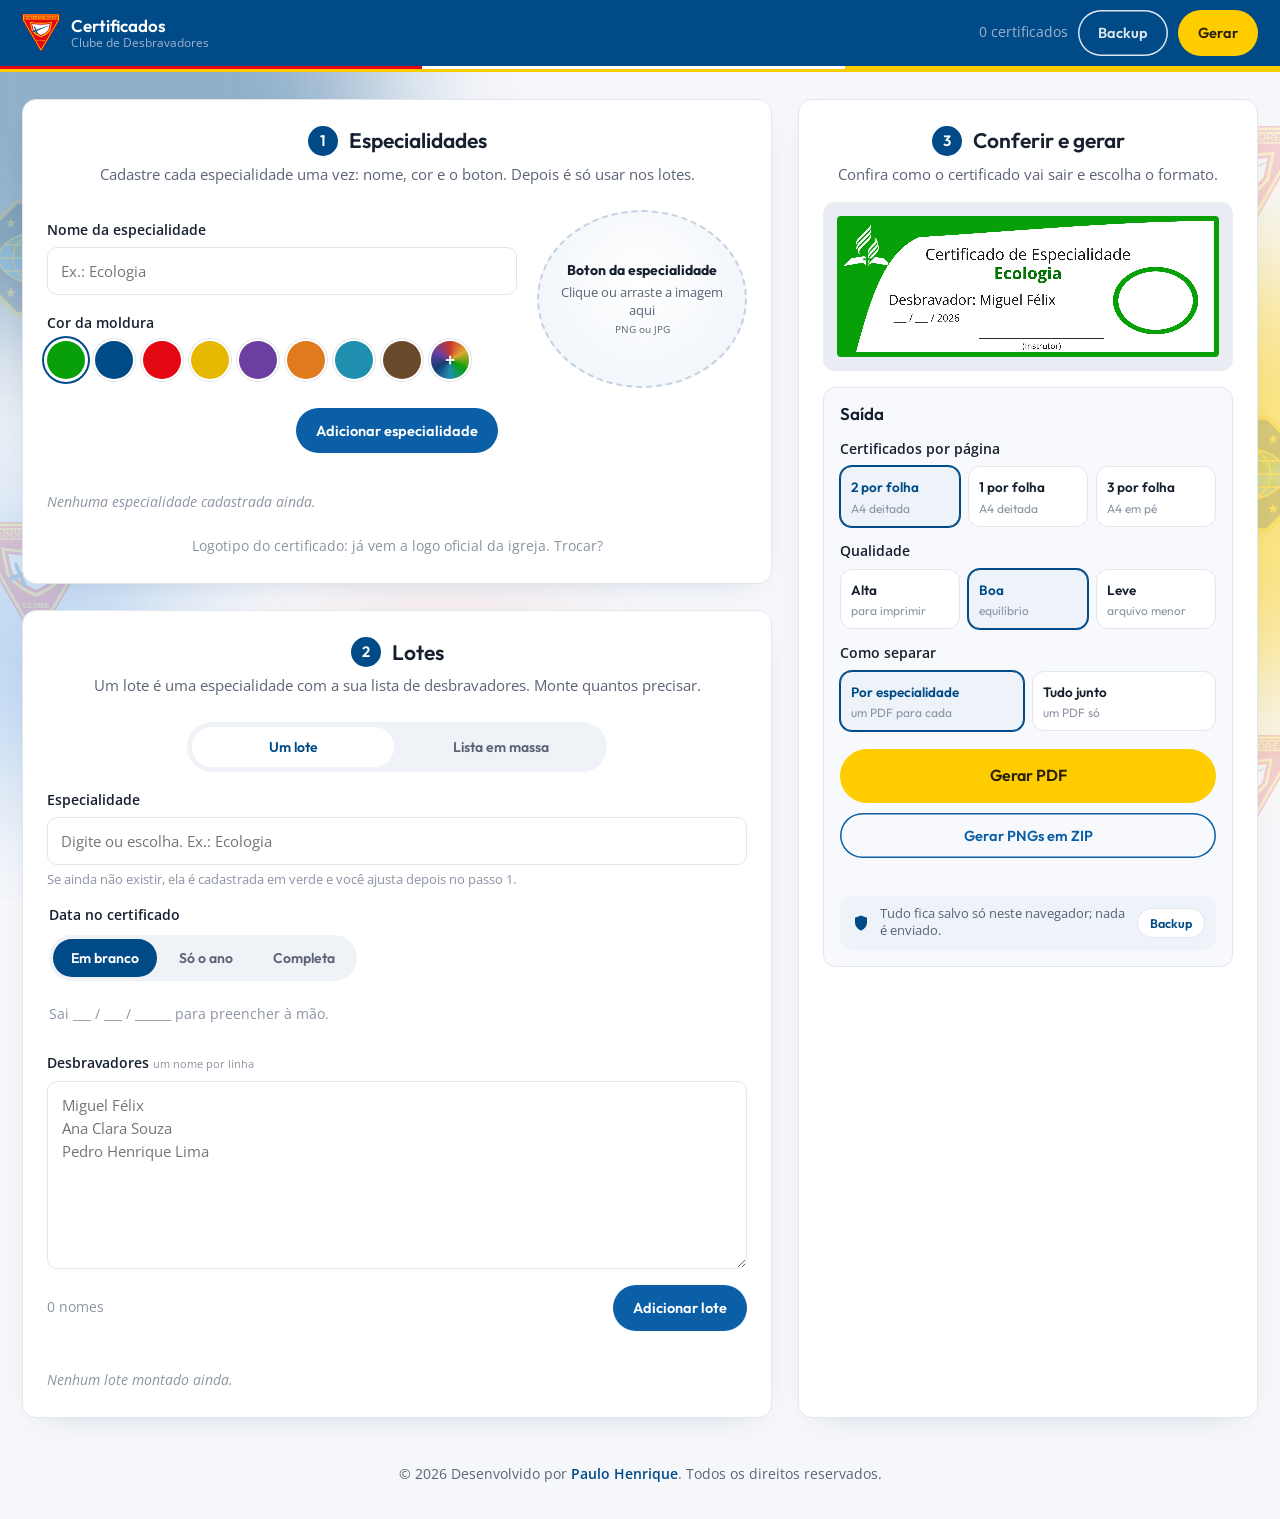
==== gerador.html @ 5784953c "Desktop: coluna Conferir e gerar com a mesma altura das outras, sem rolagem interna Co-Authored-By: " ====
<!doctype html>
<html lang="pt-BR">
<head>
<meta charset="utf-8">
<meta name="viewport" content="width=device-width, initial-scale=1">
<title>Gerador · Certificados de Especialidade</title>
<link rel="icon" href="assets/desbravadores.svg">
<meta name="description" content="Gerador de certificados de especialidade para clubes de Desbravadores. Lotes em massa, PDF e PNG.">
<link rel="preconnect" href="https://fonts.googleapis.com">
<link rel="preconnect" href="https://fonts.gstatic.com" crossorigin>
<link rel="stylesheet" href="https://fonts.googleapis.com/css2?family=Open+Sans:wght@400;600;700&family=Outfit:wght@400;500;600;700&display=swap">
<link rel="stylesheet" href="css/estilo.css?v=24">
</head>
<body>
<div class="fundo-vivo" aria-hidden="true"><i class="bolha b1"></i><i class="bolha b2"></i><i class="bolha b3"></i><i class="bolha b4"></i><img class="selo s1" src="assets/desbravadores.svg" alt=""><img class="selo s2" src="assets/desbravadores.svg" alt=""><img class="selo s3" src="assets/desbravadores.svg" alt=""><img class="selo s4" src="assets/emblema-mundo.svg" alt=""><img class="selo s5" src="assets/emblema-mundo.svg" alt=""></div>

<header class="topo">
  <div class="wrap topo-in">
    <a class="marca" href="./"><img src="assets/desbravadores.svg" alt="" width="38" height="39" class="marca-sim"><span><b>Certificados</b><small>Clube de Desbravadores</small></span></a>
    <nav class="topo-nav">
      <span class="placar" id="placar">0 certificados</span>
      <button class="bt bt-linha" id="bt-backup">Backup</button>
      <button class="bt bt-ouro" id="bt-gerar-topo">Gerar</button>
    </nav>
  </div>
</header>

<main class="wrap principal">

  <!-- ═══════════ 1 · especialidades ═══════════ -->
  <section class="bloco" id="p-especialidades">
    <div class="bloco-topo">
      <h2><span class="passo">1</span>Especialidades</h2>
      <p>Cadastre cada especialidade uma vez: nome, cor e o boton. Depois é só usar nos lotes.</p>
    </div>

    <form class="form-esp" id="form-esp">
      <div class="esp-col">
        <label class="campo">
          <span>Nome da especialidade</span>
          <input type="text" id="esp-nome" placeholder="Ex.: Ecologia" required maxlength="60">
        </label>

        <div class="campo">
          <span>Cor da moldura</span>
          <div class="cores" id="cores" role="radiogroup" aria-label="Cor da moldura">
            <button type="button" class="cor on" data-cor="#08A008" style="--c:#08A008" aria-label="Verde"></button>
            <button type="button" class="cor" data-cor="#004B87" style="--c:#004B87" aria-label="Azul"></button>
            <button type="button" class="cor" data-cor="#E30613" style="--c:#E30613" aria-label="Vermelho"></button>
            <button type="button" class="cor" data-cor="#E6B800" style="--c:#E6B800" aria-label="Dourado"></button>
            <button type="button" class="cor" data-cor="#6A3FA0" style="--c:#6A3FA0" aria-label="Roxo"></button>
            <button type="button" class="cor" data-cor="#E07A1F" style="--c:#E07A1F" aria-label="Laranja"></button>
            <button type="button" class="cor" data-cor="#1F8FB0" style="--c:#1F8FB0" aria-label="Azul-claro"></button>
            <button type="button" class="cor" data-cor="#6B4A2B" style="--c:#6B4A2B" aria-label="Marrom"></button>
            <button type="button" class="cor cor-livre" id="abrir-cor" title="Outra cor" aria-expanded="false" aria-controls="painel-cor"><span>+</span></button>
            <input type="hidden" id="esp-cor" value="#08A008">
          </div>
          <div class="painel-cor" id="painel-cor" hidden>
            <div class="pc-topo">
              <span class="pc-amostra" id="pc-amostra"></span>
              <input type="text" id="pc-hex" value="#08A008" maxlength="7" spellcheck="false" aria-label="Código da cor">
            </div>
            <label class="pc-rot">Tom<input type="range" id="pc-tom" min="0" max="359" value="120" class="pc-faixa pc-faixa-tom"></label>
            <label class="pc-rot">Intensidade<input type="range" id="pc-sat" min="20" max="100" value="90" class="pc-faixa" id-ref="sat"></label>
            <label class="pc-rot">Claridade<input type="range" id="pc-luz" min="18" max="60" value="33" class="pc-faixa"></label>
            <button type="button" class="bt bt-azul bt-p" id="pc-ok">Usar esta cor</button>
          </div>
        </div>
      </div>

      <label class="soltar" id="soltar-esp">
        <input type="file" id="esp-img" accept="image/png,image/jpeg" hidden>
        <img id="soltar-prev" alt="" hidden>
        <span class="soltar-txt" id="soltar-txt"><b>Boton da especialidade</b>Clique ou arraste a imagem aqui<br><small>PNG ou JPG</small></span>
      </label>

      <div class="form-pe">
        <button type="submit" class="bt bt-azul" id="bt-salvar-esp">Adicionar especialidade</button>
        <button type="button" class="bt bt-linha" id="bt-cancelar-esp" hidden>Cancelar edição</button>
      </div>
    </form>

    <ul class="lista-esp" id="lista-esp"></ul>
    <p class="vazio" id="esp-vazio">Nenhuma especialidade cadastrada ainda.</p>

    <details class="logo-troca">
      <summary>Logotipo do certificado: já vem a logo oficial da igreja. Trocar?</summary>
      <label class="bt bt-linha bt-p">
        Enviar outra logo
        <input type="file" id="logo-img" accept="image/png,image/jpeg,image/svg+xml" hidden>
      </label>
      <button type="button" class="bt bt-linha bt-p" id="bt-logo-padrao">Voltar para a oficial</button>
    </details>
  </section>

  <!-- ═══════════ 2 · lotes ═══════════ -->
  <section class="bloco" id="p-lotes">
    <div class="bloco-topo">
      <h2><span class="passo">2</span>Lotes</h2>
      <p>Um lote é uma especialidade com a sua lista de desbravadores. Monte quantos precisar.</p>
    </div>

    <div class="abas" role="tablist">
      <button class="aba on" data-aba="manual" role="tab" aria-selected="true">Um lote</button>
      <button class="aba" data-aba="massa" role="tab" aria-selected="false">Lista em massa</button>
    </div>

    <!-- lote manual -->
    <div class="painel" id="painel-manual">
      <form class="form-lote" id="form-lote">
        <label class="campo">
          <span>Especialidade</span>
          <div class="combo">
            <input type="text" id="lote-esp" placeholder="Digite ou escolha. Ex.: Ecologia" autocomplete="off" required role="combobox" aria-expanded="false" aria-controls="combo-lista">
            <ul class="combo-lista" id="combo-lista" role="listbox" hidden></ul>
          </div>
          <small class="ajuda">Se ainda não existir, ela é cadastrada em verde e você ajusta depois no passo 1.</small>
        </label>

        <fieldset class="campo campo-data">
          <legend>Data no certificado</legend>
          <div class="segmento" role="radiogroup">
            <label><input type="radio" name="tipo-data" value="branco" checked><span>Em branco</span></label>
            <label><input type="radio" name="tipo-data" value="ano"><span>Só o ano</span></label>
            <label><input type="radio" name="tipo-data" value="cheia"><span>Completa</span></label>
          </div>
          <div class="data-linha">
            <span class="data-dica" id="data-dica">Sai ___ / ___ / ______ para preencher à mão.</span>
            <div class="data-campos">
              <input type="text" id="data-dia" placeholder="dia" maxlength="2" inputmode="numeric" disabled aria-label="Dia">
              <input type="text" id="data-mes" placeholder="mês" maxlength="2" inputmode="numeric" disabled aria-label="Mês">
              <input type="text" id="data-ano" placeholder="ano" maxlength="4" inputmode="numeric" value="2026" disabled aria-label="Ano">
            </div>
          </div>
        </fieldset>

        <label class="campo campo-largo">
          <span>Desbravadores <small>um nome por linha</small></span>
          <textarea id="lote-nomes" rows="7" placeholder="Miguel Félix&#10;Ana Clara Souza&#10;Pedro Henrique Lima"></textarea>
        </label>

        <div class="form-pe">
          <span class="conta" id="conta-nomes">0 nomes</span>
          <button type="submit" class="bt bt-azul">Adicionar lote</button>
        </div>
      </form>
    </div>

    <!-- importação em massa -->
    <div class="painel" id="painel-massa" hidden>
      <p class="dica">
        Cole uma linha por desbravador, no formato <code>Especialidade ; Nome</code>.
        Aceita <code>;</code>, <code>,</code> ou tabulação (dá para colar direto do Excel).
        As especialidades que ainda não existirem são criadas na hora, e você escolhe a cor e o boton depois.
      </p>
      <textarea id="massa-txt" rows="10" placeholder="Ecologia; Miguel Félix&#10;Ecologia; Ana Clara Souza&#10;Répteis; Pedro Henrique Lima&#10;Nós e Amarras; João Vitor"></textarea>
      <div class="form-pe">
        <label class="bt bt-linha arquivo">
          Carregar arquivo CSV
          <input type="file" id="massa-csv" accept=".csv,.txt,text/csv,text/plain" hidden>
        </label>
        <span class="conta" id="conta-massa">0 linhas</span>
        <button type="button" class="bt bt-azul" id="bt-massa">Criar lotes</button>
      </div>
      <div class="resumo" id="resumo-massa" hidden></div>
    </div>

    <ul class="lista-lotes" id="lista-lotes"></ul>
    <p class="vazio" id="lotes-vazio">Nenhum lote montado ainda.</p>
  </section>

  <!-- ═══════════ 3 · conferir e gerar ═══════════ -->
  <section class="bloco" id="p-gerar">
   <div class="gerar-cola">
    <div class="bloco-topo">
      <h2><span class="passo">3</span>Conferir e gerar</h2>
      <p>Confira como o certificado vai sair e escolha o formato.</p>
    </div>

    <div class="gerar-grade">
      <div class="previa-area">
        <div class="previa-barra">
          <span class="previa-rot">Lote na prévia</span>
          <select id="previa-lote" hidden></select>
          <div class="chips-lote" id="chips-lote"></div>
          <button class="bt bt-linha bt-p" id="bt-png-um">Baixar este PNG</button>
        </div>
        <div class="previa-moldura" id="previa-moldura" title="Clique para ampliar" role="button" tabindex="0">
          <span class="lupa">Clique para ampliar</span>
          <canvas id="previa" width="2480" height="918" aria-label="Prévia do certificado"></canvas>
        </div>
      </div>

      <div class="saida">
        <h3>Saída</h3>

        <label class="campo">
          <span>Certificados por página</span>
          <select id="por-pagina">
            <option value="2" selected data-t="2 por folha" data-s="A4 deitada">2 por página (A4 deitada)</option>
            <option value="1" data-t="1 por folha" data-s="A4 deitada">1 por página (A4 deitada)</option>
            <option value="3" data-t="3 por folha" data-s="A4 em pé">3 por página (A4 em pé)</option>
          </select>
        </label>

        <label class="campo">
          <span>Qualidade</span>
          <select id="qualidade">
            <option value="alta" data-t="Alta" data-s="para imprimir">Alta — para imprimir</option>
            <option value="boa" selected data-t="Boa" data-s="equilíbrio">Boa — equilíbrio</option>
            <option value="leve" data-t="Leve" data-s="arquivo menor">Leve — arquivo menor</option>
          </select>
        </label>

        <label class="campo">
          <span>Como separar</span>
          <select id="separar">
            <option value="especialidade" selected data-t="Por especialidade" data-s="um PDF para cada">Um PDF por especialidade</option>
            <option value="unico" data-t="Tudo junto" data-s="um PDF só">Um PDF único com tudo</option>
          </select>
        </label>

        <div class="botoes-saida">
          <button class="bt bt-ouro bt-g" id="bt-pdf">Gerar PDF</button>
          <button class="bt bt-linha" id="bt-zip">Gerar PNGs em ZIP</button>
        </div>

        <div class="progresso" id="progresso" hidden>
          <div class="barra"><span id="barra-fill"></span></div>
          <p id="progresso-txt">Preparando…</p>
          <button class="bt bt-linha bt-p" id="bt-cancelar">Cancelar</button>
        </div>

        <ul class="placar-lista" id="placar-lista"></ul>

        <div class="nota-dados">
          <svg viewBox="0 0 24 24" width="18" height="18" aria-hidden="true"><path fill="currentColor" d="M12 2 4 5v6c0 5 3.4 9.4 8 11 4.6-1.6 8-6 8-11V5l-8-3Z"/></svg>
          <p>Tudo fica salvo só neste navegador; nada é enviado.</p>
          <button type="button" class="nota-bt" onclick="document.getElementById('bt-backup').click()">Backup</button>
        </div>
      </div>
    </div>
  </div>
  </section>

</main>

<footer class="rodape">
  <div class="wrap">
    <p class="credito">© <span class="ano-atual">2026</span> Desenvolvido por <a href="https://github.com/Paulo-Henr1que" target="_blank" rel="noopener">Paulo Henrique</a>. Todos os direitos reservados.</p>
  </div>
</footer>

<div class="modal" id="modal-backup" hidden role="dialog" aria-modal="true" aria-labelledby="mb-tit">
  <div class="modal-caixa">
    <button class="modal-x" id="mb-x" aria-label="Fechar">✕</button>
    <h3 id="mb-tit">Backup</h3>
    <p class="modal-sub">Leve suas especialidades, botons e lotes para outro computador.</p>
    <button class="modal-op" id="mb-baixar"><span class="mo-ic">↓</span><span><b>Baixar backup</b><small>Salva um arquivo com tudo que está aqui.</small></span></button>
    <button class="modal-op" id="mb-restaurar"><span class="mo-ic">↑</span><span><b>Restaurar backup</b><small>Abre um arquivo salvo antes. Substitui os dados atuais.</small></span></button>
    <button type="button" class="reativar" id="mb-reativar" hidden>Voltar a pedir confirmação antes de excluir</button>
  </div>
</div>

<div class="modal" id="modal-conf" hidden role="alertdialog" aria-modal="true" aria-labelledby="mc-tit">
  <div class="modal-caixa">
    <h3 id="mc-tit"></h3>
    <p class="modal-sub" id="mc-txt"></p>
    <label class="lembrar" id="mc-lembrar" hidden><input type="checkbox" id="mc-nao-mais"><span class="caixinha"></span>Não perguntar novamente</label>
    <div class="modal-acoes">
      <button class="bt bt-linha" id="mc-nao">Cancelar</button>
      <button class="bt bt-ouro" id="mc-ok">Continuar</button>
    </div>
  </div>
</div>

<div class="zoom" id="zoom" hidden>
  <button class="zoom-x" id="zoom-x" aria-label="Fechar">✕</button>
  <img id="zoom-img" alt="Certificado ampliado">
</div>

<div class="aviso" id="aviso" hidden><span id="aviso-txt"></span></div>

<input type="file" id="restaurar" accept="application/json,.json" hidden>

<script src="vendor/jspdf.umd.min.js"></script>
<script src="vendor/jszip.min.js"></script>
<script src="js/app.js?v=13"></script>
<script>document.querySelectorAll(".ano-atual").forEach(function(e){e.textContent=new Date().getFullYear()})</script>
</body>
</html>
---- css/estilo.css ----
/* Gerador de Certificados · Desbravadores
   Azul, dourado e vermelho do emblema. Outfit + Open Sans. */

:root{
  --azul:#004B87; --azul-2:#003563; --azul-3:#0A5FA6;
  --dourado:#FFCC00; --dourado-2:#E6B800;
  --vermelho:#E30613;
  --papel:#F6F7FA; --branco:#FFFFFF;
  --tinta:#16202E; --tinta-2:#5A6475; --tinta-3:#8B94A3;
  --linha:#E2E6ED;
  --verde-ok:#1C9B4B;
  --raio:14px;
  --ease:cubic-bezier(.2,.7,.2,1);
}

*,*::before,*::after{ box-sizing:border-box }
[hidden]{ display:none !important }
html{ scroll-behavior:smooth; overflow-x:clip }
@media (prefers-reduced-motion:reduce){ html{ scroll-behavior:auto } }

body{
  margin:0; background:var(--papel); color:var(--tinta-2);
  font-family:'Open Sans', system-ui, -apple-system, 'Segoe UI', sans-serif;
  font-size:15.5px; line-height:1.6; -webkit-font-smoothing:antialiased;
}
h1,h2,h3{ font-family:'Outfit', system-ui, sans-serif; color:var(--tinta); margin:0; line-height:1.2 }
p{ margin:0 }
ul{ margin:0; padding:0; list-style:none }
a{ color:inherit }
button,input,select,textarea{ font:inherit; color:inherit }
img{ display:block; max-width:100%; height:auto }
:focus-visible{ outline:3px solid var(--dourado); outline-offset:2px; border-radius:6px }

.wrap{ width:100%; max-width:1200px; margin:0 auto; padding-inline:22px }
@media (max-width:640px){ .wrap{ padding-inline:14px } }

/* ─────────── topo ─────────── */
.topo{ position:sticky; top:0; z-index:40; background:var(--azul); color:#DCE4F0 }
.topo-in{ display:flex; align-items:center; gap:16px; min-height:66px }
.marca{ display:flex; align-items:center; gap:11px }
.marca-sim{ width:34px; height:34px; flex:none }
.marca span{ display:grid; line-height:1.15 }
.marca b{ font-family:'Outfit', sans-serif; font-size:17px; color:#fff; font-weight:600 }
.marca small{ font-size:12px; color:#9FB2CE }
.topo-nav{ display:flex; align-items:center; gap:10px; margin-left:auto }
.placar{ font-size:13.5px; color:#9FB2CE; white-space:nowrap }

/* ─────────── botões ─────────── */
.bt{
  display:inline-flex; align-items:center; justify-content:center; gap:8px;
  border:0; border-radius:999px; cursor:pointer; white-space:nowrap;
  font-family:'Outfit', sans-serif; font-weight:600; font-size:14.5px;
  padding:11px 20px; min-height:42px;
  transition:background .18s, color .18s, box-shadow .18s, transform .12s var(--ease);
}
.bt:active{ transform:scale(.97) }
.bt:disabled{ opacity:.5; cursor:not-allowed }
.bt-ouro{ background:var(--dourado); color:#2A2008 }
.bt-ouro:hover:not(:disabled){ background:var(--dourado-2) }
.bt-azul{ background:var(--azul-3); color:#fff }
.bt-azul:hover:not(:disabled){ background:var(--azul) }
.bt-linha{ background:transparent; color:inherit; box-shadow:inset 0 0 0 1.5px currentColor }
.bt-linha:hover:not(:disabled){ background:rgba(255,255,255,.1) }
.principal .bt-linha{ color:var(--azul-3) }
.principal .bt-linha:hover:not(:disabled){ background:#EAF0F9 }
.bt-p{ min-height:34px; padding:7px 14px; font-size:13.5px }
.bt-g{ min-height:50px; padding:14px 26px; font-size:16px }
.bt-perigo{ color:var(--vermelho) }

/* ─────────── blocos ─────────── */
.principal{ padding-block:30px 60px; display:grid; gap:22px }
.bloco{ background:var(--branco); border-radius:var(--raio); padding:26px 24px }
@media (max-width:640px){ .bloco{ padding:20px 16px } }
.bloco-topo{ margin-bottom:20px }
.bloco-topo h2{ display:flex; align-items:center; gap:11px; font-size:21px; font-weight:600 }
.bloco-topo p{ margin-top:7px; font-size:14.5px; color:var(--tinta-2); max-width:70ch }
.passo{
  display:grid; place-items:center; width:30px; height:30px; flex:none;
  border-radius:50%; background:var(--azul); color:#fff;
  font-family:'Outfit', sans-serif; font-size:15px; font-weight:600;
}

/* ─────────── campos ─────────── */
.campo{ display:grid; gap:6px; min-width:0 }
.campo > span, .campo legend{ font-size:13.5px; font-weight:600; color:var(--tinta) }
.campo small{ font-weight:400; color:var(--tinta-3) }
.campo input[type=text], .campo input[type=file], .campo select, textarea{
  width:100%; padding:11px 13px; border-radius:10px; font-size:15px;
  background:var(--branco); border:1px solid var(--linha); color:var(--tinta);
  transition:border-color .18s;
}
textarea{
  width:100%; padding:12px 14px; border-radius:10px; font-size:15px;
  border:1px solid var(--linha); background:var(--branco); color:var(--tinta);
  resize:vertical; font-family:'Open Sans', sans-serif; line-height:1.55;
}
.campo input:focus, .campo select:focus, textarea:focus{ border-color:var(--azul-3); outline:none }
.campo input[type=file]{ padding:9px 11px; font-size:14px }

.form-esp{ display:grid; gap:16px; grid-template-columns:1.4fr .8fr 1fr; align-items:end }
.form-lote{ display:grid; gap:16px; grid-template-columns:1fr 1fr }
.campo-largo{ grid-column:1/-1 }
.form-pe{ grid-column:1/-1; display:flex; flex-wrap:wrap; align-items:center; gap:12px }
.conta{ font-size:13.5px; color:var(--tinta-3); margin-right:auto }

.cor-caixa{ display:flex; gap:8px; align-items:center }
.cor-caixa input[type=color]{
  width:46px; height:44px; padding:0; border:1px solid var(--linha);
  border-radius:10px; background:none; cursor:pointer; flex:none;
}
.cor-caixa input[type=text]{
  width:100%; padding:11px 13px; border-radius:10px; font-size:14.5px;
  border:1px solid var(--linha); text-transform:uppercase;
}

.campo-data{ border:1px solid var(--linha); border-radius:10px; padding:13px 14px; display:grid; gap:7px }
.campo-data legend{ padding-inline:5px }
.radio{ display:flex; align-items:center; gap:8px; font-size:14px; cursor:pointer }
.data-campos{ display:flex; gap:8px; margin-top:4px }
.data-campos input{ width:74px; text-align:center }
.data-campos input:disabled{ background:#F2F4F8; color:var(--tinta-3) }

/* ─────────── abas ─────────── */
.abas{ display:flex; gap:6px; margin-bottom:18px; background:#EFF2F7; padding:5px; border-radius:999px; width:max-content; max-width:100% }
.aba{
  border:0; background:transparent; cursor:pointer; border-radius:999px;
  padding:9px 18px; font-family:'Outfit',sans-serif; font-weight:600; font-size:14px;
  color:var(--tinta-2); transition:background .18s, color .18s;
}
.aba.on{ background:var(--branco); color:var(--azul) }
.dica{ font-size:14px; color:var(--tinta-2); margin-bottom:12px; max-width:80ch }
.dica code{ background:#EFF2F7; padding:2px 6px; border-radius:5px; font-size:13px }
#painel-massa textarea{ margin-bottom:12px }
.arquivo{ cursor:pointer }

.resumo{ margin-top:14px; padding:14px 16px; border-radius:10px; background:#F0F7F2; font-size:14px; color:#1B5E36 }
.resumo b{ color:#124527 }

/* ─────────── listas ─────────── */
.lista-esp{ display:grid; gap:10px; margin-top:20px; grid-template-columns:repeat(auto-fill,minmax(260px,1fr)) }
.cartao-esp{
  display:flex; align-items:center; gap:12px; padding:12px 14px;
  border-radius:12px; background:#F7F9FC; border:1px solid var(--linha);
}
.bolinha{ width:26px; height:26px; border-radius:50%; flex:none; box-shadow:inset 0 0 0 1px rgba(0,0,0,.12) }
.mini-btn{ width:40px; height:40px; border-radius:50%; object-fit:contain; background:#fff; flex:none; border:1px solid var(--linha) }
.mini-vazio{
  width:40px; height:40px; border-radius:50%; flex:none; display:grid; place-items:center;
  background:#EDF0F5; color:var(--tinta-3); font-size:10.5px; text-align:center; line-height:1.1;
  border:1px dashed #C6CDD8;
}
.cartao-esp b{ font-family:'Outfit',sans-serif; font-size:15px; color:var(--tinta); font-weight:600 }
.cartao-esp .meio{ display:grid; min-width:0; flex:1 }
.cartao-esp small{ font-size:12.5px; color:var(--tinta-3) }
.cartao-acoes{ display:flex; gap:4px }
.icone-bt{
  width:32px; height:32px; border:0; border-radius:8px; cursor:pointer;
  background:transparent; color:var(--tinta-3); font-size:14px;
  display:grid; place-items:center; transition:background .15s, color .15s;
}
.icone-bt:hover{ background:#E6EBF3; color:var(--azul) }
.icone-bt.del:hover{ background:#FBEBEA; color:var(--vermelho) }

.lista-lotes{ display:grid; gap:10px; margin-top:20px }
.cartao-lote{
  display:flex; align-items:center; gap:14px; padding:14px 16px;
  border-radius:12px; background:#F7F9FC; border:1px solid var(--linha);
}
.cartao-lote .meio{ display:grid; min-width:0; flex:1 }
.cartao-lote b{ font-family:'Outfit',sans-serif; font-size:15.5px; color:var(--tinta); font-weight:600 }
.cartao-lote small{ font-size:13px; color:var(--tinta-2) }
.etiqueta{
  display:inline-flex; align-items:center; gap:6px; padding:4px 11px; border-radius:999px;
  background:#E8EEF8; color:var(--azul); font-size:12.5px; font-weight:600;
}
.falta{ background:#FDF2E7; color:#9A5B12 }

.vazio{ margin-top:18px; font-size:14px; color:var(--tinta-3); font-style:italic }

/* ─────────── gerar ─────────── */
.gerar-grade{ display:grid; gap:22px; grid-template-columns:1.35fr .65fr; align-items:start }
.previa-barra{ display:flex; gap:10px; align-items:center; margin-bottom:12px }
.previa-barra select{ flex:1; min-width:0 }
.previa-moldura{
  background:#E9EDF3; border-radius:12px; padding:14px;
  display:grid; place-items:center;
}
#previa{ width:100%; height:auto; display:block; border-radius:4px; background:#fff }

.saida{ background:#F7F9FC; border:1px solid var(--linha); border-radius:12px; padding:20px 18px; display:grid; gap:14px }
.saida h3{ font-size:17px; font-weight:600 }
.botoes-saida{ display:grid; gap:10px; margin-top:4px }

.progresso{ display:grid; gap:9px; padding-top:6px }
.barra{ height:9px; border-radius:999px; background:#E2E6ED; overflow:hidden }
.barra span{ display:block; height:100%; width:0; background:var(--verde-ok); transition:width .2s }
#progresso-txt{ font-size:13.5px; color:var(--tinta-2) }

.placar-lista{ display:grid; gap:5px; font-size:13.5px; color:var(--tinta-2); margin-top:4px }
.placar-lista li{ display:flex; justify-content:space-between; gap:12px }
.placar-lista b{ color:var(--tinta); font-weight:600 }

/* ─────────── rodapé e aviso ─────────── */
.rodape{ padding-block:26px 40px; font-size:13.5px; color:var(--tinta-3); text-align:center }
.rodape-2{ margin-top:5px }

.aviso{
  position:fixed; left:50%; bottom:26px; transform:translateX(-50%);
  z-index:90; background:var(--tinta); color:#fff;
  padding:13px 22px; border-radius:999px; font-size:14.5px;
  box-shadow:0 14px 34px -12px rgba(22,32,46,.6);
  animation:sobe .3s var(--ease);
  max-width:calc(100vw - 32px); text-align:center;
}
.aviso.erro{ background:var(--vermelho) }
@keyframes sobe{ from{ opacity:0; transform:translate(-50%,14px) } to{ opacity:1; transform:translateX(-50%) } }

/* ─────────── telas menores ─────────── */
@media (max-width:1000px){
  .gerar-grade{ grid-template-columns:1fr }
  .form-esp{ grid-template-columns:1fr 1fr }
}
@media (max-width:720px){
  .form-esp, .form-lote{ grid-template-columns:1fr }
  .topo-nav .bt-linha{ display:none }
  .placar{ display:none }
  .lista-esp{ grid-template-columns:1fr }
}

/* ═══════════ refinamento visual ═══════════ */
.wrap{ max-width:1080px }
.topo{ box-shadow:0 3px 0 var(--dourado) }
.topo::after{ content:''; display:block; height:3px; background:linear-gradient(90deg,var(--vermelho) 0 33%,#fff 33% 66%,var(--dourado) 66%) }
.principal{ gap:26px }
.bloco{ border:1px solid var(--linha); box-shadow:0 10px 30px -22px rgba(21,60,112,.35) }
.bloco-topo{ text-align:center; margin-bottom:24px }
.bloco-topo h2{ justify-content:center }
.bloco-topo p{ margin-inline:auto }

/* formulário de especialidade */
.form-esp{ grid-template-columns:1fr 230px; align-items:stretch; gap:20px }
.esp-col{ display:grid; gap:18px; align-content:start }
.form-esp .form-pe{ justify-content:center }

.cores{ display:flex; flex-wrap:wrap; gap:10px }
.cor{
  width:38px; height:38px; border-radius:50%; border:0; cursor:pointer; padding:0;
  background:var(--c); position:relative;
  box-shadow:0 0 0 2px #fff, 0 0 0 3px var(--linha);
  transition:transform .15s var(--ease), box-shadow .15s;
}
.cor:hover{ transform:scale(1.08) }
.cor.on{ box-shadow:0 0 0 3px #fff, 0 0 0 5px var(--azul) }
.cor-livre{
  display:grid; place-items:center; overflow:hidden;
  background:conic-gradient(#C8372D,#E0A82E,#08A008,#1F8FB0,#153C70,#6A3FA0,#C8372D);
}
.cor-livre.on{ background:var(--c) }
.cor-livre span{ color:#fff; font-weight:700; font-size:18px; text-shadow:0 1px 3px rgba(0,0,0,.45); pointer-events:none }
.cor-livre input{ position:absolute; inset:0; opacity:0; cursor:pointer; width:100%; height:100% }

.soltar{
  display:grid; place-items:center; text-align:center; gap:8px; cursor:pointer;
  border:2px dashed #C6D1E2; border-radius:16px; background:#F7F9FC;
  padding:18px; min-height:190px; transition:border-color .18s, background .18s;
}
.soltar:hover, .soltar.sobre{ border-color:var(--azul-3); background:#EEF3FB }
.soltar.cheio{ border-style:solid; border-color:var(--verde-ok); background:#F3FAF5 }
.soltar img{ width:110px; height:110px; object-fit:contain; border-radius:50% }
.soltar-txt{ font-size:13.5px; color:var(--tinta-2); line-height:1.45 }
.soltar-txt b{ display:block; font-family:'Outfit',sans-serif; font-size:15px; color:var(--tinta); margin-bottom:4px }
.soltar.cheio .soltar-txt b::after{ content:' ✓'; color:var(--verde-ok) }

.logo-troca{ margin-top:22px; text-align:center; font-size:13.5px; color:var(--tinta-3) }
.logo-troca summary{ cursor:pointer; list-style:none }
.logo-troca summary::-webkit-details-marker{ display:none }
.logo-troca summary:hover{ color:var(--azul-3) }
.logo-troca[open] summary{ margin-bottom:12px }
.logo-troca .bt{ margin:4px }

/* lote */
.form-lote{ align-items:start }
.ajuda{ font-size:12.5px; color:var(--tinta-3); line-height:1.4 }
.abas{ margin-inline:auto }
#painel-massa .dica{ margin-inline:auto; text-align:center }

/* prévia */
.previa-barra{ flex-wrap:wrap }
.previa-rot{ font-size:13.5px; font-weight:600; color:var(--tinta); white-space:nowrap }

@media (max-width:720px){
  .form-esp{ grid-template-columns:1fr }
  .soltar{ min-height:150px }
  .bloco-topo h2{ font-size:19px }
}

/* itens de grade não podem crescer além da tela por causa do conteúdo */
.principal > *, .gerar-grade > *, .form-lote > *, .form-esp > * { min-width:0 }
.marca{ text-decoration:none; color:inherit }
.marca-sim{ width:38px; height:auto }
.previa-barra select{ min-width:0; max-width:100% }

.credito{ margin-bottom:6px; color:var(--tinta-2) }
.credito a{ color:var(--azul); font-weight:600; text-decoration:none }
.credito a:hover{ text-decoration:underline }

/* ═══════════ organização no computador ═══════════ */
/* duas colunas: à esquerda o que se preenche, à direita a prévia e a
   saída, fixas enquanto se rola o cadastro */
@media (min-width:1100px){
  .wrap{ max-width:1280px }
  .principal{ grid-template-columns:minmax(0,1fr) 460px; align-items:start; column-gap:26px }
  #p-especialidades, #p-lotes{ grid-column:1 }
  #p-gerar{ grid-column:2; grid-row:1 / span 2; position:sticky; top:86px; max-height:calc(100vh - 100px); overflow:auto }
  #p-gerar .gerar-grade{ grid-template-columns:1fr; gap:16px }
  #p-gerar .bloco-topo{ margin-bottom:16px }
  #p-gerar .saida{ padding:16px }
  .lista-esp{ grid-template-columns:repeat(auto-fill,minmax(230px,1fr)) }
}

/* boton: área oval, no formato em que ele aparece no certificado */
.form-esp{ grid-template-columns:1fr auto; align-items:center }
.soltar{
  width:210px; aspect-ratio:1.18; min-height:0; padding:16px;
  border-radius:50%; justify-self:center; align-self:center;
  background:radial-gradient(circle at 50% 40%, #fff, #EEF3F9);
}
.soltar img{ width:118px; height:118px }
.soltar-txt{ font-size:12.5px }
.soltar-txt b{ font-size:14px }
.soltar.cheio .soltar-txt{ display:none }
.soltar.cheio::after{ content:'Trocar'; font-size:12px; color:var(--azul-3); font-weight:600 }
@media (max-width:720px){
  .form-esp{ grid-template-columns:1fr }
  .soltar{ width:190px }
}

/* ═══════════ lote: especialidade em linha inteira, data em segmento ═══════════ */
.form-lote{ grid-template-columns:1fr }
.campo-data{ border:0; padding:0; gap:10px }
.campo-data legend{ padding:0; margin-bottom:8px; font-size:13.5px; font-weight:600; color:var(--tinta) }
.segmento{ display:inline-flex; background:#EFF2F7; padding:4px; border-radius:999px; gap:4px; width:max-content; max-width:100% }
.segmento label{ cursor:pointer }
.segmento input{ position:absolute; opacity:0; pointer-events:none }
.segmento span{ display:block; padding:8px 18px; border-radius:999px; font-family:'Outfit',sans-serif; font-weight:600; font-size:14px; color:var(--tinta-2); transition:background .18s, color .18s }
.segmento input:checked + span{ background:var(--azul); color:#fff }
.segmento input:focus-visible + span{ outline:3px solid var(--dourado); outline-offset:2px }
.data-linha{ display:flex; align-items:center; gap:12px; min-height:46px }
.data-dica{ font-size:14px; color:var(--tinta-3) }
.data-campos{ margin:0 }
.data-campos input:disabled{ display:none }
.data-campos input{ width:82px }
#data-ano{ width:96px }

/* ═══════════ painel de cor ═══════════ */
.campo{ position:relative }
.cor-livre{ border:0 }
.painel-cor{
  position:absolute; z-index:30; top:100%; left:0; margin-top:10px;
  width:290px; background:#fff; border-radius:18px; padding:18px;
  box-shadow:0 22px 50px -18px rgba(0,40,80,.45), 0 0 0 1px var(--linha);
  display:grid; gap:14px; animation:abre-pc .2s var(--ease);
}
@keyframes abre-pc{ from{ opacity:0; transform:translateY(-6px) scale(.98) } }
.pc-topo{ display:flex; gap:12px; align-items:center }
.pc-amostra{ width:48px; height:48px; border-radius:14px; flex:none; box-shadow:inset 0 0 0 1px rgba(0,0,0,.1) }
.pc-topo input{ flex:1; min-width:0; padding:11px 13px; border-radius:10px; border:1px solid var(--linha); font-size:15px; text-transform:uppercase; font-family:ui-monospace,Consolas,monospace }
.pc-rot{ display:grid; gap:7px; font-size:12.5px; font-weight:600; color:var(--tinta-2) }
.pc-faixa{ -webkit-appearance:none; appearance:none; width:100%; height:12px; border-radius:999px; background:#E2E6ED; outline:none }
.pc-faixa-tom{ background:linear-gradient(90deg,#f00,#ff0,#0f0,#0ff,#00f,#f0f,#f00) }
.pc-faixa::-webkit-slider-thumb{ -webkit-appearance:none; width:22px; height:22px; border-radius:50%; background:#fff; box-shadow:0 1px 4px rgba(0,0,0,.35), 0 0 0 1px rgba(0,0,0,.08); cursor:pointer }
.pc-faixa::-moz-range-thumb{ width:22px; height:22px; border:0; border-radius:50%; background:#fff; box-shadow:0 1px 4px rgba(0,0,0,.35); cursor:pointer }
#pc-sat{ background:linear-gradient(90deg,hsl(var(--tom,120),20%,40%),hsl(var(--tom,120),100%,40%)) }
#pc-luz{ background:linear-gradient(90deg,hsl(var(--tom,120),85%,18%),hsl(var(--tom,120),85%,60%)) }
@media (max-width:480px){ .painel-cor{ width:min(290px,calc(100vw - 48px)) } .segmento span{ padding:8px 13px; font-size:13px } }

/* ═══════════ menu de especialidades ═══════════ */
.combo{ position:relative }
.combo-lista{
  position:absolute; z-index:25; left:0; right:0; top:calc(100% + 6px);
  background:#fff; border-radius:14px; padding:6px; max-height:260px; overflow:auto;
  box-shadow:0 18px 40px -16px rgba(0,40,80,.4), 0 0 0 1px var(--linha);
  animation:abre-pc .16s var(--ease);
}
.combo-lista li{
  display:flex; align-items:center; gap:10px; padding:10px 12px; border-radius:10px;
  cursor:pointer; font-size:15px; color:var(--tinta);
}
.combo-lista li:hover, .combo-lista li.on{ background:#EEF3FA }
.combo-lista .bolinha{ width:16px; height:16px }
.combo-lista .nova{ color:var(--azul-3); font-weight:600 }
.combo-lista .vazia{ color:var(--tinta-3); font-size:14px; cursor:default }
.combo-lista .vazia:hover{ background:none }

/* ═══════════ lotes na prévia ═══════════ */
.previa-barra{ display:grid; gap:8px }
.chips-lote{ display:flex; gap:8px; overflow-x:auto; padding-bottom:4px; scrollbar-width:thin }
.chip-lote{
  display:inline-flex; align-items:center; gap:8px; flex:none;
  border:0; cursor:pointer; border-radius:999px; padding:8px 14px;
  background:#EFF2F7; color:var(--tinta-2);
  font-family:'Outfit',sans-serif; font-weight:600; font-size:13.5px;
  transition:background .18s, color .18s, transform .12s;
}
.chip-lote:hover{ background:#E3E9F2 }
.chip-lote:active{ transform:scale(.97) }
.chip-lote.on{ background:var(--azul); color:#fff }
.chip-lote .bolinha{ width:12px; height:12px; box-shadow:0 0 0 2px rgba(255,255,255,.7) }
#bt-png-um{ justify-self:start }

/* ═══════════ ampliar ═══════════ */
.previa-moldura{ position:relative; cursor:zoom-in; transition:transform .2s var(--ease) }
.previa-moldura:hover{ transform:translateY(-2px) }
.lupa{
  position:absolute; right:22px; bottom:22px; z-index:2;
  background:rgba(20,32,46,.78); color:#fff; font-size:12.5px; font-weight:600;
  padding:6px 12px; border-radius:999px; opacity:0; transition:opacity .2s;
}
.previa-moldura:hover .lupa, .previa-moldura:focus-visible .lupa{ opacity:1 }
.zoom{
  position:fixed; inset:0; z-index:100; background:rgba(8,18,32,.86);
  display:grid; place-items:center; padding:24px; cursor:zoom-out;
  animation:abre-pc .2s var(--ease);
}
.zoom img{ max-width:min(1400px,100%); max-height:90vh; width:auto; height:auto; border-radius:6px; box-shadow:0 30px 80px -20px rgba(0,0,0,.7); cursor:default }
.zoom-x{
  position:absolute; top:18px; right:18px; width:46px; height:46px; border-radius:50%;
  border:0; background:rgba(255,255,255,.14); color:#fff; font-size:18px; cursor:pointer;
}
.zoom-x:hover{ background:rgba(255,255,255,.26) }

/* ═══════════ nota de dados (no painel de gerar) ═══════════ */
.nota-dados{
  display:flex; align-items:center; gap:10px; margin-top:6px;
  padding:10px 12px; border-radius:12px; background:#EEF3FA; color:var(--azul);
}
.nota-dados p{ flex:1; min-width:0; font-size:12.5px; line-height:1.35; color:var(--tinta-2) }
.nota-dados .nota-bt{
  flex:none; border:0; cursor:pointer; border-radius:999px; padding:6px 12px;
  background:#fff; color:var(--azul); font:600 12.5px 'Outfit',sans-serif;
  box-shadow:0 0 0 1px var(--linha);
}
.rodape{ padding-block:22px 28px }
.placar-total{ padding-bottom:6px; border-bottom:1px solid var(--linha); color:var(--tinta) }
.placar-ver{ border:0; background:none; padding:4px 0; cursor:pointer; color:var(--azul-3); font:600 13px 'Outfit',sans-serif }
.principal{ padding-block:30px 24px }
.abas{ display:grid; grid-template-columns:1fr 1fr; width:100%; max-width:420px }
.aba{ white-space:nowrap; text-align:center; padding-inline:10px }

/* ═══════════ opções em cartões ═══════════ */
.opcoes{ display:grid; gap:8px; grid-template-columns:repeat(3,minmax(0,1fr)) }
.opcoes-2{ grid-template-columns:repeat(2,minmax(0,1fr)) }
.opcao{
  display:grid; gap:2px; align-content:start; text-align:left; cursor:pointer; min-width:0;
  padding:10px 12px; border-radius:12px; background:#fff;
  border:1.5px solid var(--linha); color:var(--tinta);
  font-family:'Outfit',sans-serif; transition:border-color .15s, background .15s, transform .12s;
}
.opcao b{ font-size:14px; font-weight:600 }
.opcao small{ font-size:12px; color:var(--tinta-3); line-height:1.25 }
.opcao:hover{ border-color:#B9C8DC }
.opcao:active{ transform:scale(.98) }
.opcao.on{ border-color:var(--azul); background:#EEF3FA; box-shadow:0 0 0 1px var(--azul) }
.opcao.on b{ color:var(--azul) }

/* ═══════════ janelas (backup e confirmação) ═══════════ */
.modal{
  position:fixed; inset:0; z-index:100; background:rgba(8,18,32,.6);
  display:grid; place-items:center; padding:16px; animation:abre-pc .18s var(--ease);
}
.modal-caixa{
  position:relative; width:100%; max-width:420px; background:#fff; border-radius:20px;
  padding:24px 20px 20px; display:grid; gap:10px; box-shadow:0 30px 80px -20px rgba(0,0,0,.5);
}
.modal-caixa h3{ font-size:20px; color:var(--tinta); padding-right:40px }
.modal-sub{ font-size:14px; color:var(--tinta-2); margin-bottom:4px }
.modal-x{
  position:absolute; top:14px; right:14px; width:36px; height:36px; border-radius:50%;
  border:0; background:#EFF2F7; color:var(--tinta-2); cursor:pointer; font-size:14px;
}
.modal-acoes{ display:grid; grid-template-columns:1fr 1fr; gap:10px; margin-top:6px }
.modal-op{
  display:flex; align-items:center; gap:14px; text-align:left; cursor:pointer;
  padding:14px; border-radius:14px; border:1.5px solid var(--linha); background:#fff;
  font-family:'Outfit',sans-serif; color:var(--tinta); transition:border-color .15s, background .15s;
}
.modal-op:hover{ border-color:var(--azul); background:#F5F8FC }
.modal-op b{ display:block; font-size:15px }
.modal-op small{ display:block; font-size:12.5px; color:var(--tinta-3); margin-top:2px }
.mo-ic{
  flex:none; width:40px; height:40px; border-radius:12px; display:grid; place-items:center;
  background:var(--azul); color:#fff; font-size:18px; font-weight:700;
}
#mb-restaurar .mo-ic{ background:var(--dourado); color:var(--azul) }
.opcao b, .opcao small{ white-space:nowrap; overflow:hidden; text-overflow:ellipsis }
.opcao{ padding:10px 10px }
.opcao b{ font-size:13.5px }
@media (max-width:480px){
  .opcoes{ gap:6px }
  .opcao{ padding:9px 6px; text-align:center; justify-items:center }
  .opcao b{ font-size:13px }
  .opcao small{ font-size:11px }
}

/* ═══════════ listas recolhíveis ═══════════ */
.ver-mais{
  display:flex; align-items:center; justify-content:center; gap:6px; width:100%;
  margin-top:10px; padding:11px; border-radius:12px; cursor:pointer;
  border:1.5px dashed var(--linha); background:transparent; color:var(--azul);
  font:600 14px 'Outfit',sans-serif; transition:background .15s, border-color .15s;
}
.ver-mais:hover{ background:#F5F8FC; border-color:#B9C8DC }
.ver-mais svg{ transition:transform .2s var(--ease) }
.ver-mais.aberto svg{ transform:rotate(180deg) }
.chips-lote{ flex-wrap:wrap; overflow:visible }
.chips-lote + .ver-mais{ margin-top:2px; padding:8px }
.chip-lote.on .bolinha{ box-shadow:0 0 0 2px #fff }
.cartao-lote .meio b{ display:flex; align-items:center; gap:8px; flex-wrap:wrap }
.cartao-lote .etiqueta{ font-size:11.5px; padding:2px 9px }
.cartao-lote .meio small{ white-space:nowrap }
.chip-lote{ max-width:100%; min-width:0 }
.chip-lote{ overflow:hidden; text-overflow:ellipsis; white-space:nowrap; display:inline-block; line-height:1.4 }
.chip-lote .bolinha{ display:inline-block; vertical-align:-1px; margin-right:6px }
.previa-barra{ grid-template-columns:minmax(0,1fr); min-width:0 }

/* ═══════════ não perguntar novamente ═══════════ */
.lembrar{ display:flex; align-items:center; gap:10px; cursor:pointer; font-size:14px; color:var(--tinta-2); user-select:none }
.lembrar input{ position:absolute; opacity:0; pointer-events:none }
.caixinha{
  flex:none; width:20px; height:20px; border-radius:6px; border:1.5px solid #B9C8DC; background:#fff;
  display:grid; place-items:center; transition:background .15s, border-color .15s;
}
.caixinha::after{ content:''; width:5px; height:10px; border:solid #fff; border-width:0 2px 2px 0; transform:rotate(45deg) translate(-1px,-1px); opacity:0 }
.lembrar input:checked + .caixinha{ background:var(--azul); border-color:var(--azul) }
.lembrar input:checked + .caixinha::after{ opacity:1 }
.lembrar input:focus-visible + .caixinha{ box-shadow:0 0 0 3px rgba(0,75,135,.25) }
#mc-ok.perigo{ background:var(--vermelho); color:#fff }
.reativar{
  border:0; background:none; cursor:pointer; padding:6px 0 0; justify-self:center;
  color:var(--azul-3); font:600 13.5px 'Outfit',sans-serif; text-decoration:underline; text-underline-offset:3px;
}

/* ═══════════ fundo animado do gerador ═══════════ */
.fundo-vivo{ position:fixed; inset:0; z-index:-1; overflow:hidden; pointer-events:none; background:var(--papel) }
.bolha{
  position:absolute; border-radius:50%; filter:blur(70px); opacity:.30; will-change:transform;
}
.b1{ width:520px; height:520px; background:var(--azul);    top:-160px; left:-140px; animation:vaga1 26s ease-in-out infinite alternate }
.b2{ width:420px; height:420px; background:var(--dourado); top:30%;    right:-160px; animation:vaga2 22s ease-in-out infinite alternate; opacity:.38 }
.b3{ width:380px; height:380px; background:var(--vermelho);bottom:-140px; left:20%; animation:vaga3 30s ease-in-out infinite alternate; opacity:.16 }
.b4{ width:300px; height:300px; background:#3A8DDE;        top:55%;    left:-120px; animation:vaga2 34s ease-in-out infinite alternate-reverse; opacity:.20 }
@keyframes vaga1{ to{ transform:translate3d(30vw,40%,0) scale(1.15) } }
@keyframes vaga2{ to{ transform:translate3d(-25vw,-40%,0) scale(.9) } }
@keyframes vaga3{ to{ transform:translate3d(20vw,-60%,0) scale(1.2) } }

.selo{ position:absolute; width:180px; height:auto; opacity:.06; will-change:transform }
.s1{ top:12%;  right:6%;  animation:flutua 18s ease-in-out infinite }
.s2{ top:58%;  left:4%;   width:140px; animation:flutua 22s ease-in-out infinite -6s }
.s3{ bottom:6%; right:22%; width:110px; animation:flutua 26s ease-in-out infinite -12s }
@keyframes flutua{
  0%,100%{ transform:translateY(0) rotate(-8deg) }
  50%{ transform:translateY(-40px) rotate(8deg) }
}
@media (max-width:700px){
  .bolha{ filter:blur(50px) }
  .b1{ width:320px; height:320px } .b2{ width:280px; height:280px } .b3{ width:260px; height:260px } .b4{ display:none }
  .selo{ width:110px } .s2{ width:90px } .s3{ display:none }
}
@media (prefers-reduced-motion:reduce){ .bolha, .selo{ animation:none } }
.b1{ opacity:.42 } .b2{ opacity:.5 } .b3{ opacity:.26 } .b4{ opacity:.3 }
.selo{ opacity:.11 }
.s4{ top:30%; left:44%; width:150px; animation:flutua 24s ease-in-out infinite -3s }
.s5{ bottom:14%; left:12%; width:120px; animation:flutua 20s ease-in-out infinite -9s }
@media (max-width:700px){ .s4{ width:100px; left:auto; right:4% } .s5{ display:none } }
/* emblemas nas margens livres, fora das caixas */
.selo{ width:120px; opacity:.16 }
.s1{ top:14%;  right:-20px; left:auto; bottom:auto }
.s2{ top:58%;  left:-24px;  right:auto; bottom:auto; width:120px }
.s3{ top:auto; bottom:6%;   right:-16px; left:auto; width:110px }
.s4{ top:22%;  left:-18px;  right:auto; width:120px }
.s5{ top:46%;  right:-22px; left:auto; bottom:auto; width:120px }
@media (max-width:700px){
  .selo{ width:80px; opacity:.14 } .s3,.s5{ display:none }
  .s4{ width:80px; left:-30px; right:auto }
}
/* fluidez ao rolar: a camada do fundo tem altura fixa (a maior da tela),
   então não muda de tamanho quando a barra do navegador do celular some;
   e fica isolada numa camada própria da placa de vídeo. */
.fundo-vivo{ inset:auto; top:0; left:0; width:100%; height:100vh; height:100lvh; contain:strict; transform:translateZ(0) }
.bolha, .selo{ backface-visibility:hidden }

/* desktop: a coluna 3 acompanha a altura das colunas 1 e 2, sem barra de
   rolagem própria. O conteúdo desce junto com a página e, quando o fim dele
   chega ao rodapé da tela, fica preso ali: botões de gerar sempre à vista. */
@media (min-width:1100px){
  .principal{ align-items:stretch }
  #p-gerar{ position:relative; top:auto; max-height:none; overflow:visible; display:flex; flex-direction:column }
  .gerar-cola{ margin-top:auto; position:sticky; bottom:18px }
}
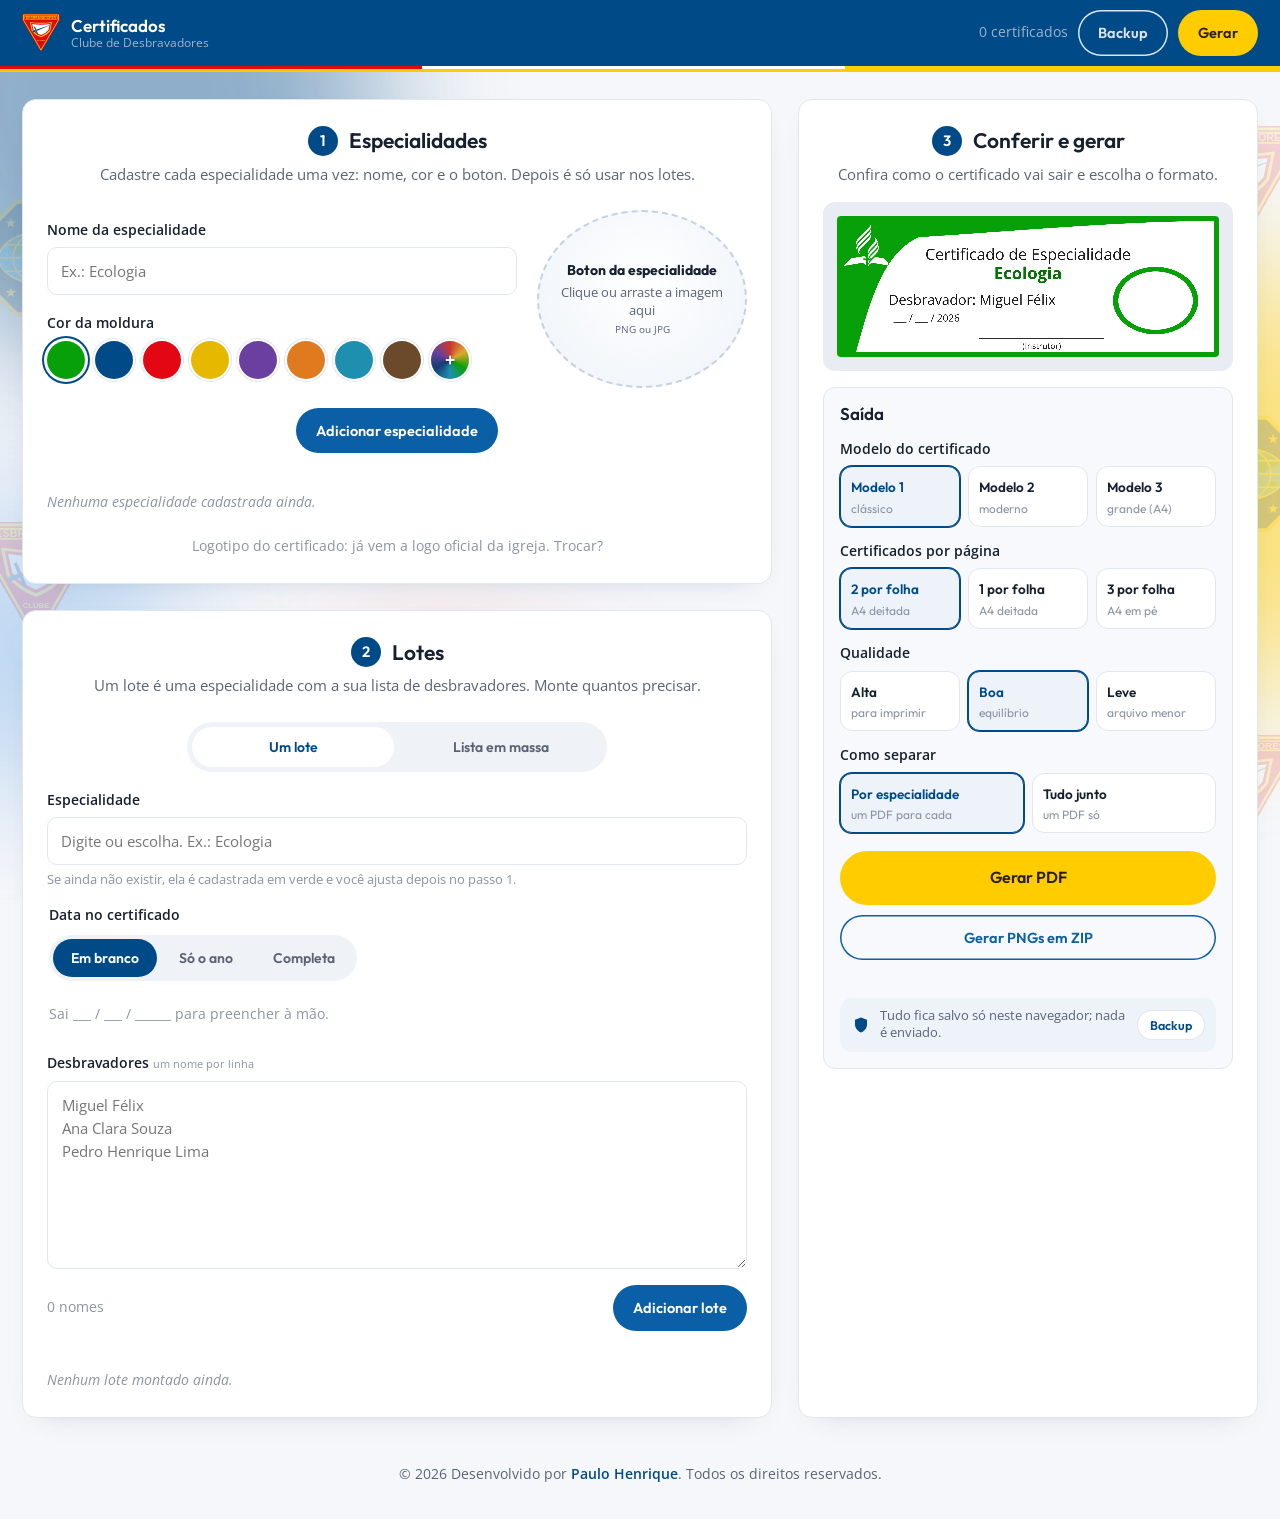
==== commit 6fffafa5: "Três modelos: 1 clássico, 2 compacto no estilo novo, 3 grande A4 Co-Authored-By: Claude Opus 5.5 <no" ====
--- a/gerador.html
+++ b/gerador.html
@@ -8,7 +8,7 @@
 <meta name="description" content="Gerador de certificados de especialidade para clubes de Desbravadores. Lotes em massa, PDF e PNG.">
 <link rel="preconnect" href="https://fonts.googleapis.com">
 <link rel="preconnect" href="https://fonts.gstatic.com" crossorigin>
-<link rel="stylesheet" href="https://fonts.googleapis.com/css2?family=Open+Sans:wght@400;600;700&family=Outfit:wght@400;500;600;700&display=swap">
+<link rel="stylesheet" href="https://fonts.googleapis.com/css2?family=Open+Sans:wght@400;600;700&family=Outfit:wght@400;500;600;700;800&display=swap">
 <link rel="stylesheet" href="css/estilo.css?v=24">
 </head>
 <body>
@@ -195,6 +195,15 @@
         <h3>Saída</h3>
 
         <label class="campo">
+          <span>Modelo do certificado</span>
+          <select id="modelo">
+            <option value="classico" selected data-t="Modelo 1" data-s="clássico">Modelo 1</option>
+            <option value="compacto" data-t="Modelo 2" data-s="moderno">Modelo 2</option>
+            <option value="moderno" data-t="Modelo 3" data-s="grande (A4)">Modelo 3</option>
+          </select>
+        </label>
+
+        <label class="campo">
           <span>Certificados por página</span>
           <select id="por-pagina">
             <option value="2" selected data-t="2 por folha" data-s="A4 deitada">2 por página (A4 deitada)</option>
@@ -285,7 +294,8 @@
 
 <script src="vendor/jspdf.umd.min.js"></script>
 <script src="vendor/jszip.min.js"></script>
-<script src="js/app.js?v=13"></script>
+<script src="js/modelo-moderno.js?v=3"></script>
+<script src="js/app.js?v=15"></script>
 <script>document.querySelectorAll(".ano-atual").forEach(function(e){e.textContent=new Date().getFullYear()})</script>
 </body>
 </html>
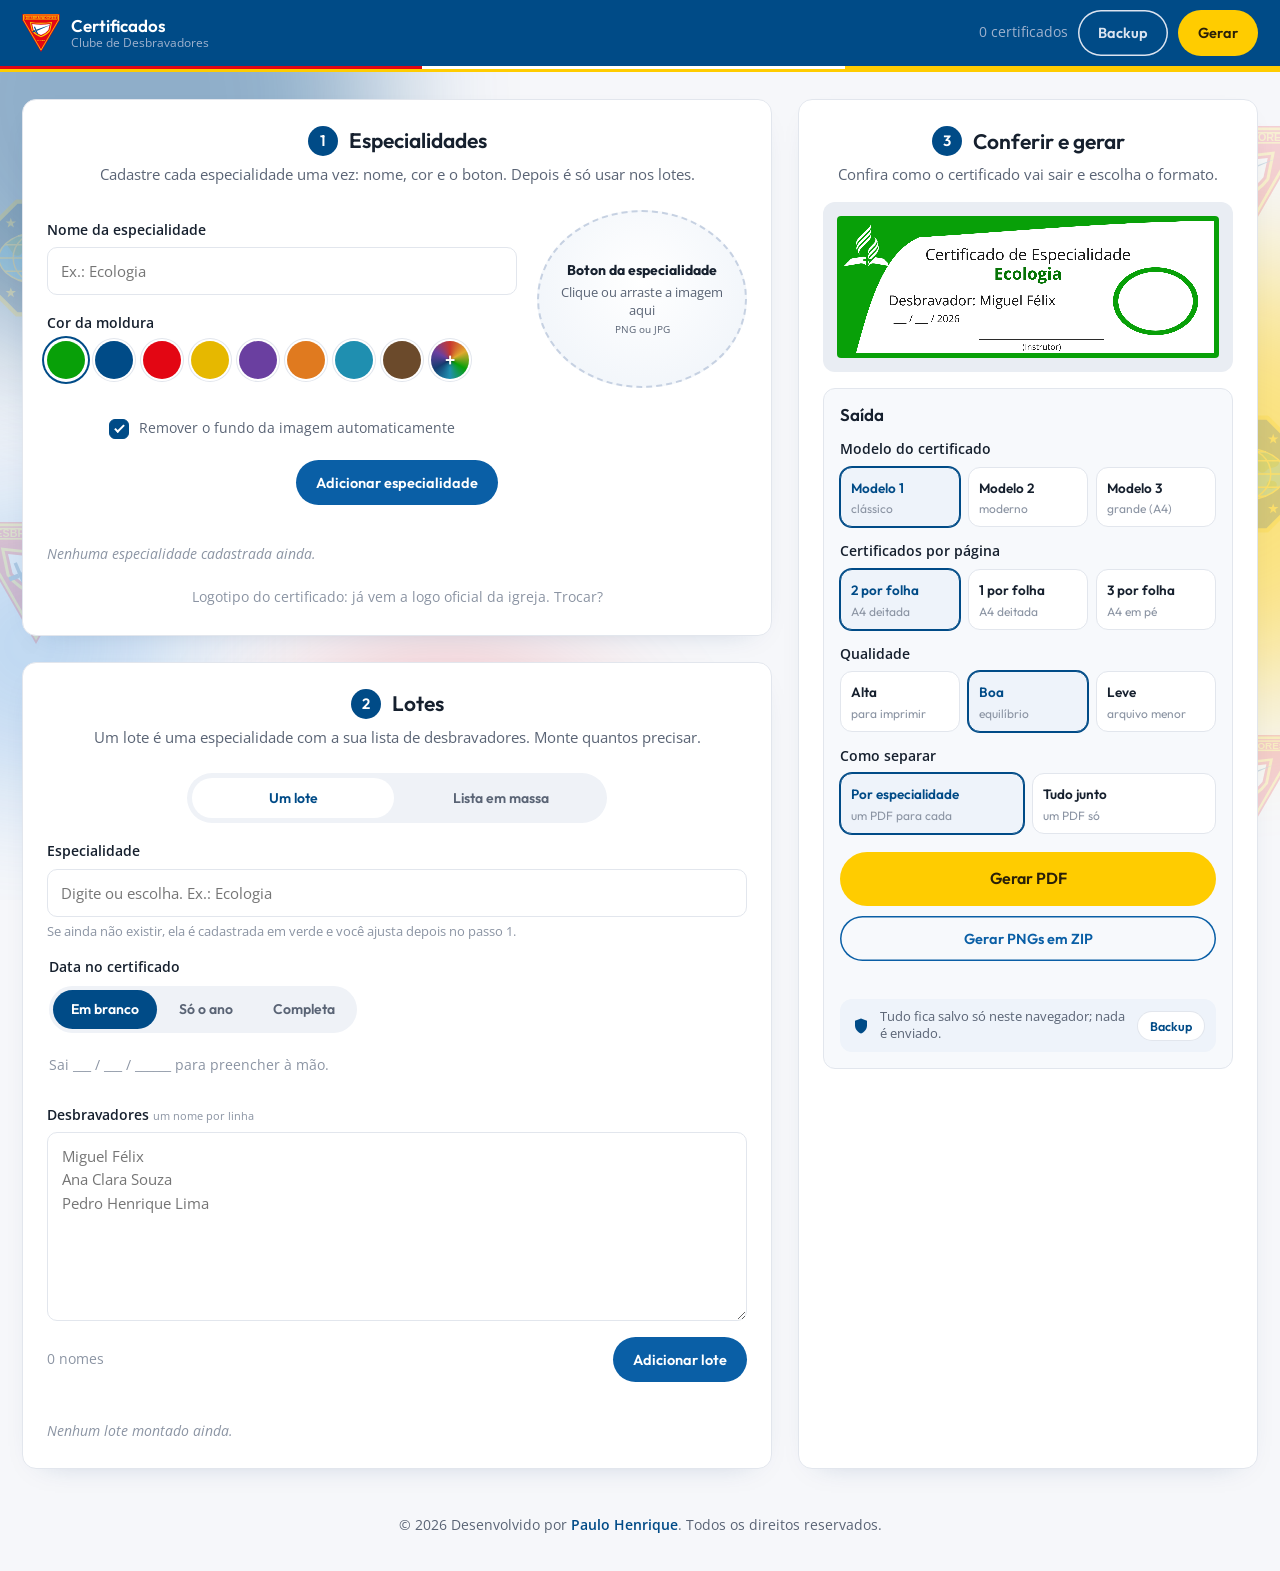
==== commit 1c01037c: "Modelos 2 e 3: nome completo, Diretor(a)/Instrutor(a), boton deitado e discreto; opção de remover fu" ====
--- a/gerador.html
+++ b/gerador.html
@@ -9,7 +9,7 @@
 <link rel="preconnect" href="https://fonts.googleapis.com">
 <link rel="preconnect" href="https://fonts.gstatic.com" crossorigin>
 <link rel="stylesheet" href="https://fonts.googleapis.com/css2?family=Open+Sans:wght@400;600;700&family=Outfit:wght@400;500;600;700;800&display=swap">
-<link rel="stylesheet" href="css/estilo.css?v=24">
+<link rel="stylesheet" href="css/estilo.css?v=25">
 </head>
 <body>
 <div class="fundo-vivo" aria-hidden="true"><i class="bolha b1"></i><i class="bolha b2"></i><i class="bolha b3"></i><i class="bolha b4"></i><img class="selo s1" src="assets/desbravadores.svg" alt=""><img class="selo s2" src="assets/desbravadores.svg" alt=""><img class="selo s3" src="assets/desbravadores.svg" alt=""><img class="selo s4" src="assets/emblema-mundo.svg" alt=""><img class="selo s5" src="assets/emblema-mundo.svg" alt=""></div>
@@ -73,6 +73,7 @@
         <img id="soltar-prev" alt="" hidden>
         <span class="soltar-txt" id="soltar-txt"><b>Boton da especialidade</b>Clique ou arraste a imagem aqui<br><small>PNG ou JPG</small></span>
       </label>
+      <label class="lembrar tirar-fundo"><input type="checkbox" id="tirar-fundo" checked><span class="caixinha"></span>Remover o fundo da imagem automaticamente</label>
 
       <div class="form-pe">
         <button type="submit" class="bt bt-azul" id="bt-salvar-esp">Adicionar especialidade</button>
@@ -294,8 +295,8 @@
 
 <script src="vendor/jspdf.umd.min.js"></script>
 <script src="vendor/jszip.min.js"></script>
-<script src="js/modelo-moderno.js?v=3"></script>
-<script src="js/app.js?v=15"></script>
+<script src="js/modelo-moderno.js?v=7"></script>
+<script src="js/app.js?v=17"></script>
 <script>document.querySelectorAll(".ano-atual").forEach(function(e){e.textContent=new Date().getFullYear()})</script>
 </body>
 </html>
--- a/css/estilo.css
+++ b/css/estilo.css
@@ -597,3 +597,4 @@
   #p-gerar{ position:relative; top:auto; max-height:none; overflow:visible; display:flex; flex-direction:column }
   .gerar-cola{ margin-top:auto; position:sticky; bottom:18px }
 }
+.tirar-fundo{ justify-content:center; margin-top:10px; font-size:13.5px }
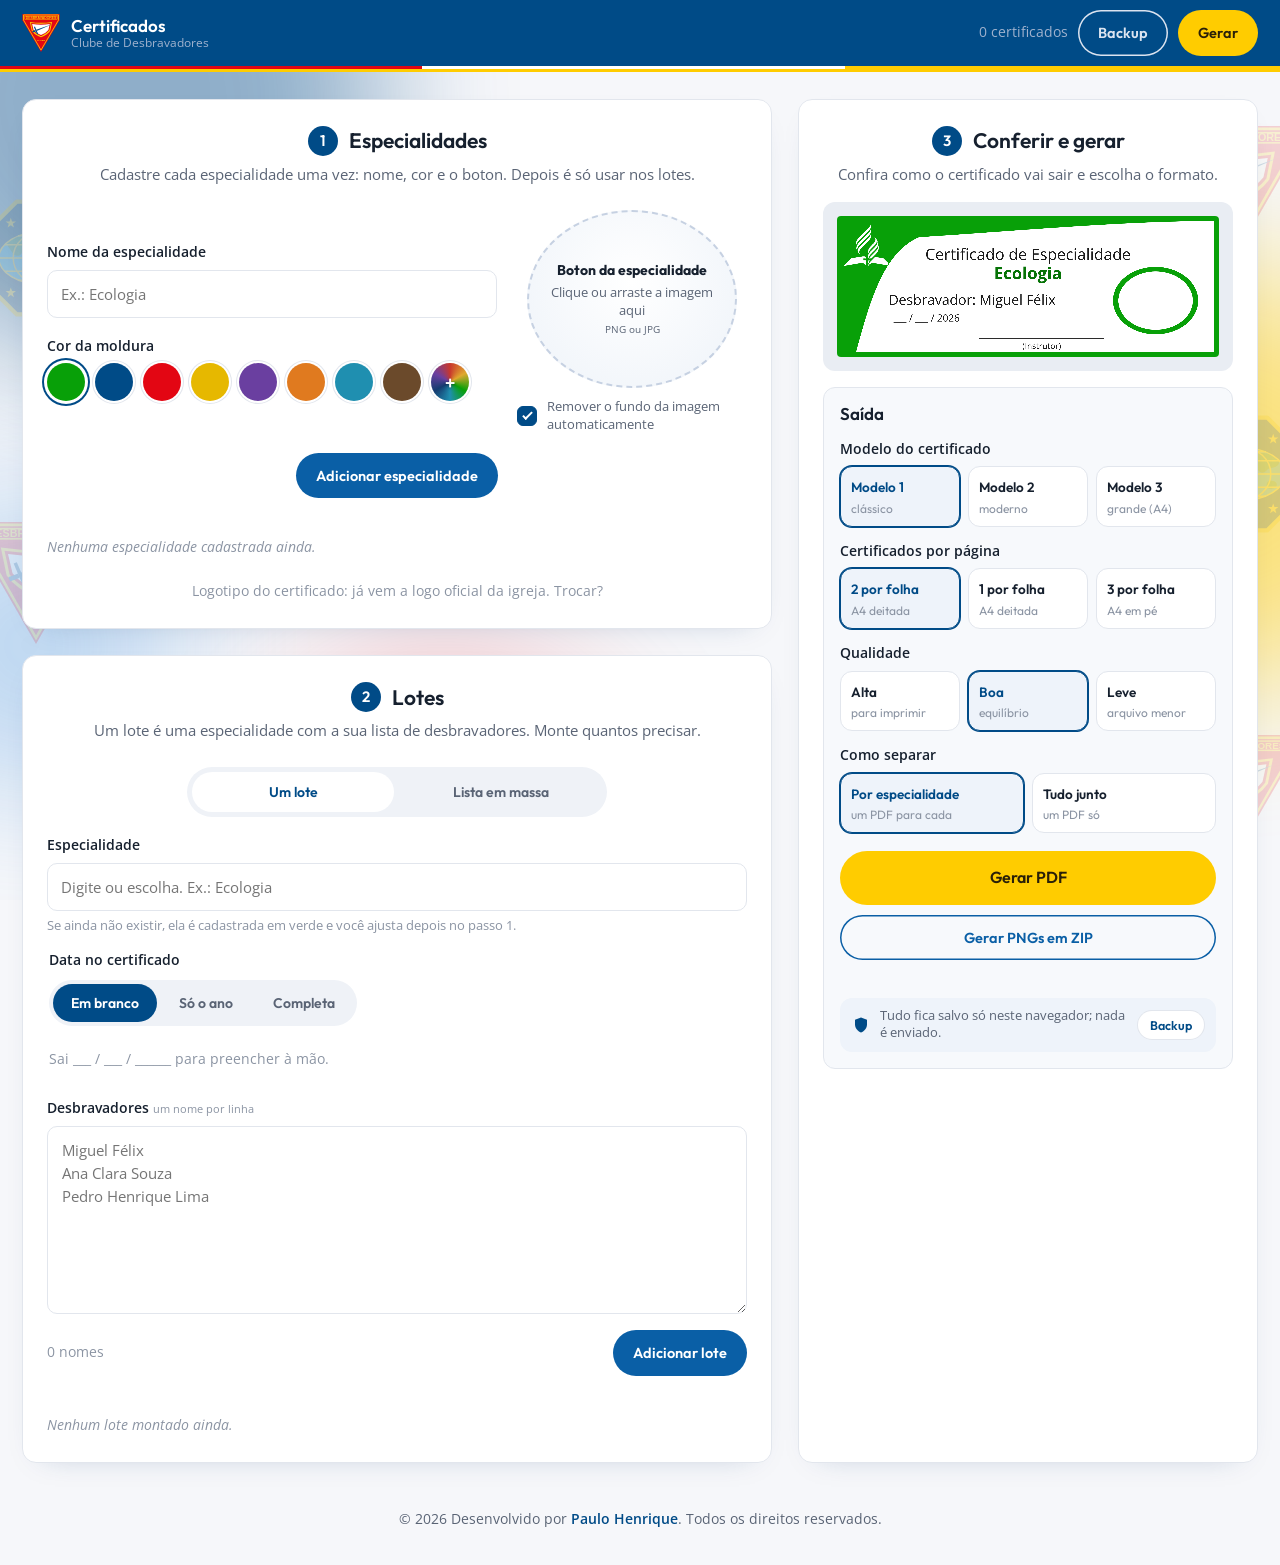
==== commit 316fe368: "Opção de remover fundo embaixo do boton Co-Authored-By: Claude Opus 5.5 <noreply@anthropic.com>" ====
--- a/gerador.html
+++ b/gerador.html
@@ -9,7 +9,7 @@
 <link rel="preconnect" href="https://fonts.googleapis.com">
 <link rel="preconnect" href="https://fonts.gstatic.com" crossorigin>
 <link rel="stylesheet" href="https://fonts.googleapis.com/css2?family=Open+Sans:wght@400;600;700&family=Outfit:wght@400;500;600;700;800&display=swap">
-<link rel="stylesheet" href="css/estilo.css?v=25">
+<link rel="stylesheet" href="css/estilo.css?v=26">
 </head>
 <body>
 <div class="fundo-vivo" aria-hidden="true"><i class="bolha b1"></i><i class="bolha b2"></i><i class="bolha b3"></i><i class="bolha b4"></i><img class="selo s1" src="assets/desbravadores.svg" alt=""><img class="selo s2" src="assets/desbravadores.svg" alt=""><img class="selo s3" src="assets/desbravadores.svg" alt=""><img class="selo s4" src="assets/emblema-mundo.svg" alt=""><img class="selo s5" src="assets/emblema-mundo.svg" alt=""></div>
@@ -68,12 +68,14 @@
         </div>
       </div>
 
+      <div class="boton-col">
       <label class="soltar" id="soltar-esp">
         <input type="file" id="esp-img" accept="image/png,image/jpeg" hidden>
         <img id="soltar-prev" alt="" hidden>
         <span class="soltar-txt" id="soltar-txt"><b>Boton da especialidade</b>Clique ou arraste a imagem aqui<br><small>PNG ou JPG</small></span>
       </label>
       <label class="lembrar tirar-fundo"><input type="checkbox" id="tirar-fundo" checked><span class="caixinha"></span>Remover o fundo da imagem automaticamente</label>
+      </div>
 
       <div class="form-pe">
         <button type="submit" class="bt bt-azul" id="bt-salvar-esp">Adicionar especialidade</button>
--- a/css/estilo.css
+++ b/css/estilo.css
@@ -598,3 +598,6 @@
   .gerar-cola{ margin-top:auto; position:sticky; bottom:18px }
 }
 .tirar-fundo{ justify-content:center; margin-top:10px; font-size:13.5px }
+/* boton e a opção de remover fundo, juntos na mesma coluna */
+.boton-col{ display:flex; flex-direction:column; align-items:center; justify-content:center; gap:10px; min-width:0 }
+.boton-col .tirar-fundo{ margin-top:0; max-width:230px; text-align:left; font-size:13px; line-height:1.35 }
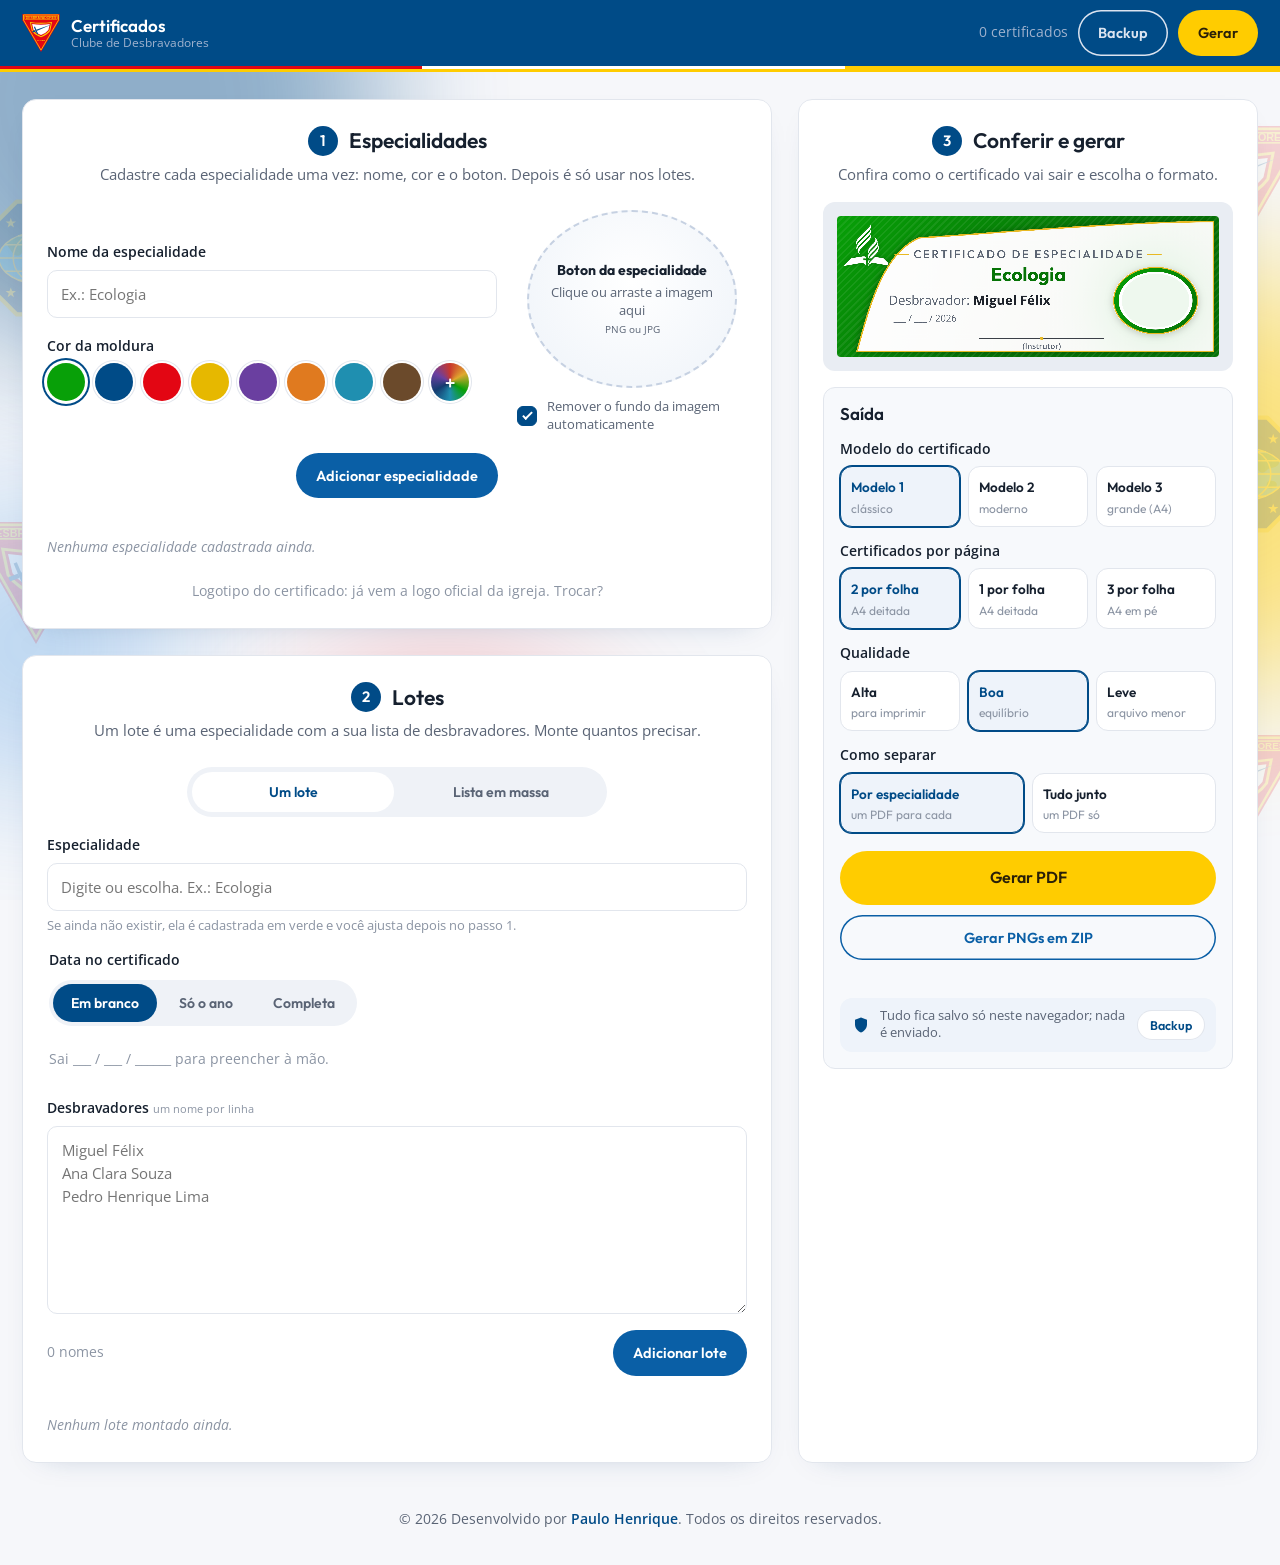
==== commit ebd39d19: "Modelo 1 com acabamento novo, mantendo a cor da especialidade Co-Authored-By: Claude Opus 5.5 <norep" ====
--- a/gerador.html
+++ b/gerador.html
@@ -297,8 +297,8 @@
 
 <script src="vendor/jspdf.umd.min.js"></script>
 <script src="vendor/jszip.min.js"></script>
-<script src="js/modelo-moderno.js?v=7"></script>
-<script src="js/app.js?v=17"></script>
+<script src="js/modelo-moderno.js?v=8"></script>
+<script src="js/app.js?v=18"></script>
 <script>document.querySelectorAll(".ano-atual").forEach(function(e){e.textContent=new Date().getFullYear()})</script>
 </body>
 </html>
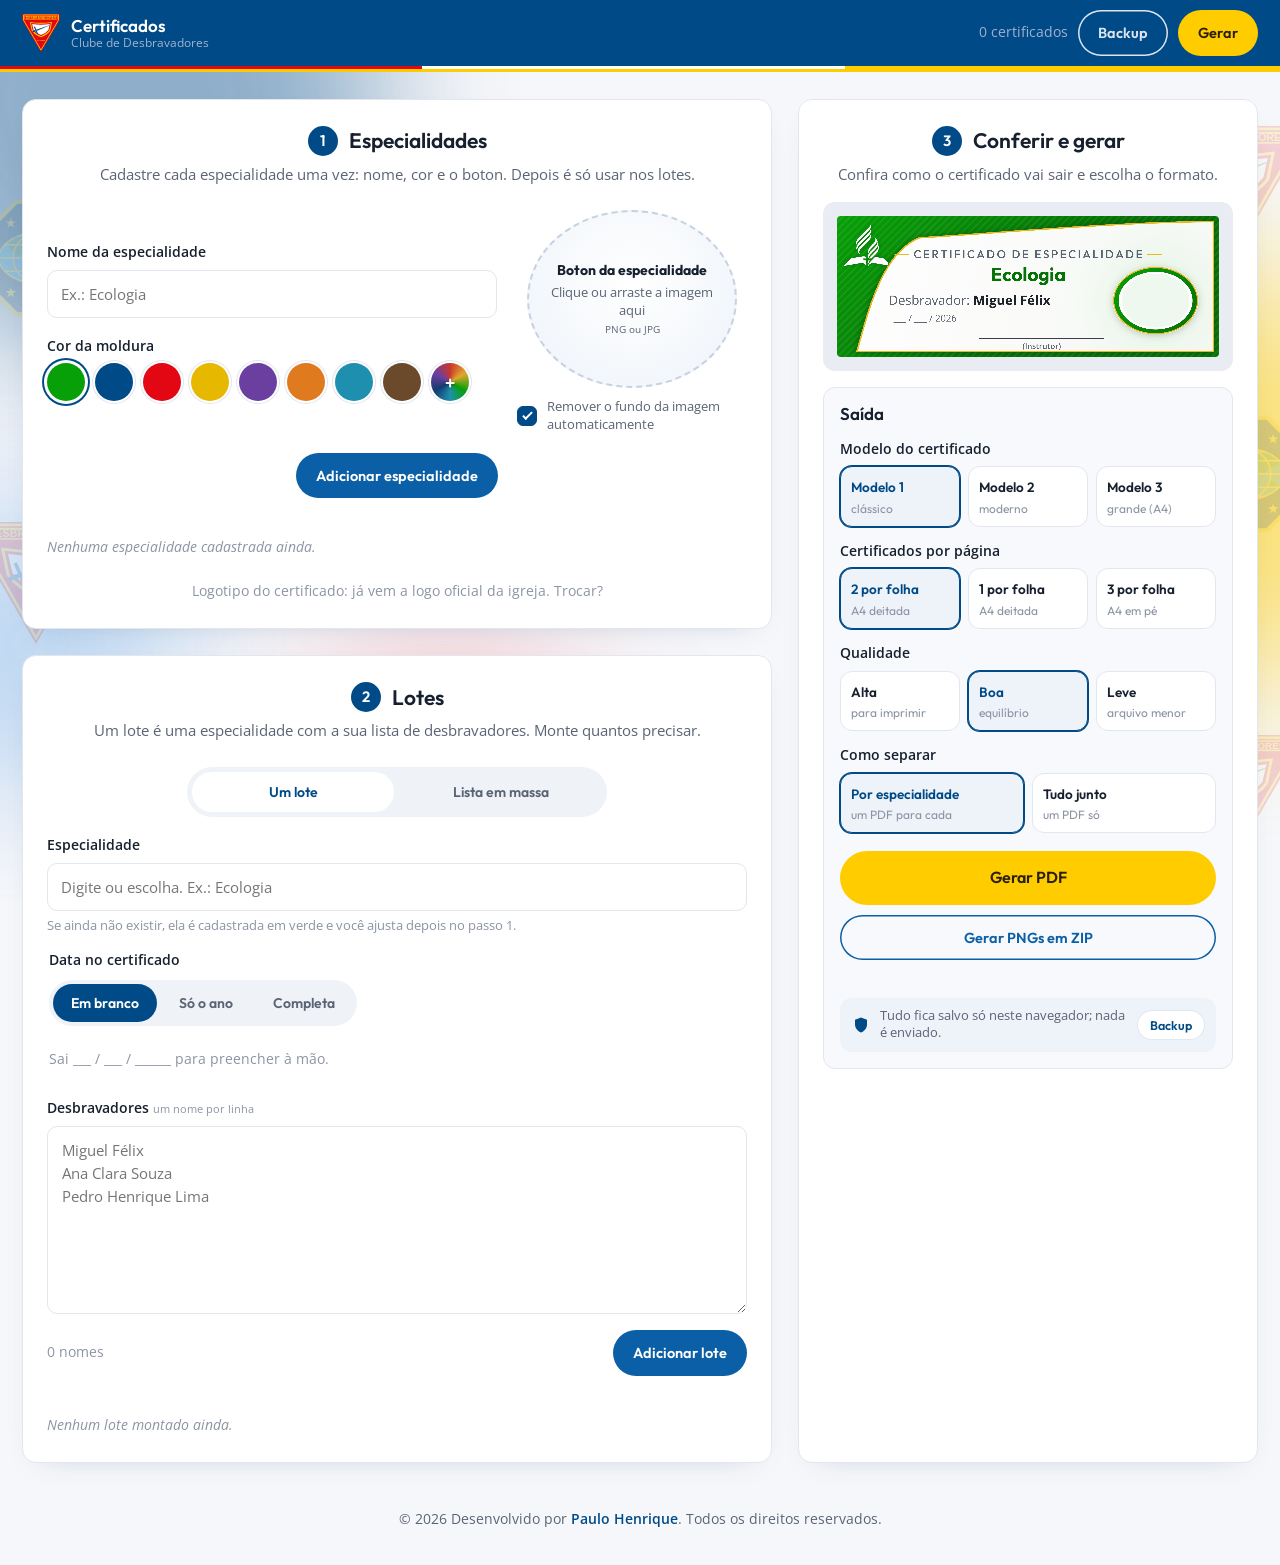
==== commit 68fbc8bf: "Modelo 2 com faixa na cor escolhida; sem borda no boton; sem bolinha na assinatura do modelo 1 Co-Au" ====
--- a/gerador.html
+++ b/gerador.html
@@ -297,8 +297,8 @@
 
 <script src="vendor/jspdf.umd.min.js"></script>
 <script src="vendor/jszip.min.js"></script>
-<script src="js/modelo-moderno.js?v=8"></script>
-<script src="js/app.js?v=18"></script>
+<script src="js/modelo-moderno.js?v=11"></script>
+<script src="js/app.js?v=19"></script>
 <script>document.querySelectorAll(".ano-atual").forEach(function(e){e.textContent=new Date().getFullYear()})</script>
 </body>
 </html>
